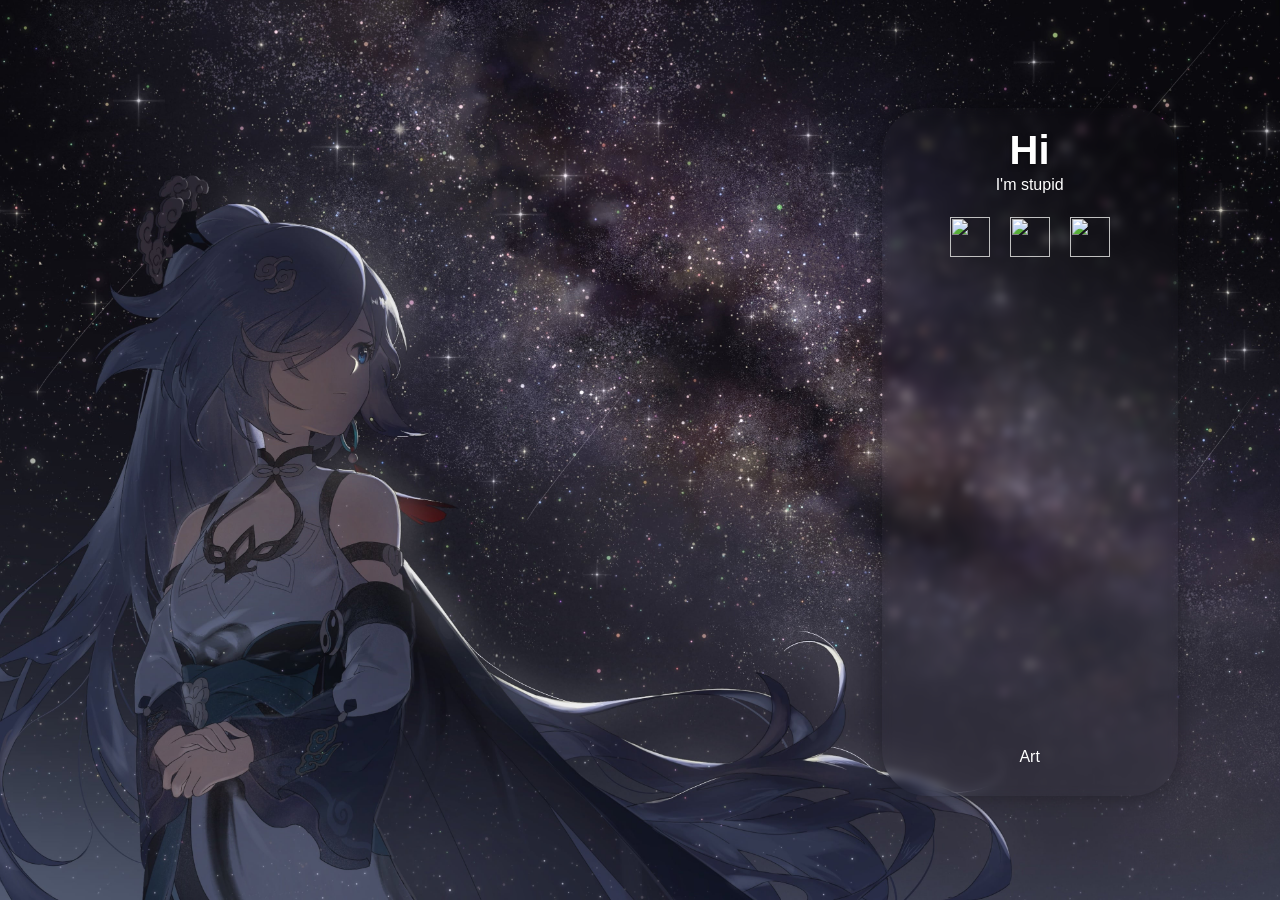
==== 2.html @ 15388e24 "wuh" ====
<!DOCTYPE html>
<html lang="en">
<head>
    <meta charset="UTF-8">
    <meta name="viewport" content="width=device-width, initial-scale=1.0">
    <title>Second</title>
    <link rel="stylesheet" href="css/2.css"> 
    <link rel="stylesheet" href="css/flip.css"> 
</head>
<body>
    <div class="page-content">
        <canvas id="canvas"></canvas>
        <div class="background"></div>

        <a href="index.html" class="left-transition" aria-label="Previous page">
            <img src="static/img/left.png" alt="">
        </a>

        <div class="blur-container">
            <h1 style="margin-bottom: 5%;">Hi</h1>
            <p style="margin-top: -4%;">I'm stupid</p>

            <div class="link-container"></div>

            <iframe style="border-radius:12px" src="https://open.spotify.com/embed/album/0gwS2D9sukMLXNvleEnYr2?utm_source=generator" 
                width="100%" height="352" frameBorder="0" 
                allowfullscreen="" allow="autoplay; clipboard-write; encrypted-media; fullscreen; picture-in-picture" loading="lazy">
            </iframe>

            <a class="background-link" href="https://www.pixiv.net/en/artworks/82480775" target="_blank">Art</a>
        </div>
        <audio id="background-music" autoplay></audio>
    </div>

    <a href="3.html" class="right-transition" aria-label="Next page">
        <img src="static/img/right.png" alt="">
    </a>

    <script src="script.js"></script>
    <script src="https://cdn.jsdelivr.net/npm/animejs@3.2.1/lib/anime.min.js"></script>
    <script src="shooting_stars.js"></script>
    <script>
        window.addEventListener('load', function () {
            document.body.classList.add('loaded');
        });
    </script>
</body>
</html>
---- css/2.css ----
body, html {
    margin: 0;
    padding: 0;
    height: 100%;
    font-family: 'Segoe UI', Tahoma, Geneva, Verdana, sans-serif;
    color: white;
    overflow: hidden; 
}

.page-content {
    opacity: 0;
    transition: opacity 1s ease-in-out;
}

body.loaded .page-content {
    opacity: 1;
}

.background {
    position: absolute;
    top: 0;
    left: 0;
    width: 100%;
    height: 100%;
    background-image: url('../static/img/Azure Empyrea@Rafa_elaelaela.jpg');
    background-size: cover;
    background-position: center;
    z-index: -1;
}

/* blur container */
.blur-container {
    position: absolute;
    top: 12%;
    right: 8%;
    height: 72%;
    width: 20%;
    background: transparent;
    backdrop-filter: blur(5px);
    color: white;
    border-radius: 45px;
    box-shadow: 0 0 20px rgba(0, 0, 0, 0.3);
    padding: 20px;
    display: flex;
    flex-direction: column;
    align-items: center;
    text-align: center;
    transition: all 0.3s ease-in-out;
    z-index: 2;
}

.blur-container h1 {
    margin: 0;
    font-size: 2.5em;
    text-shadow: 0 2px 5px rgba(0, 0, 0, 0.5);
}

.blur-container .background-link {
    text-decoration: none;
    color: white;
    margin-top: auto;
    display: block;
    text-align: center;
    padding-bottom: 10px;
}

.link-container {
    margin-top: 3%;
    margin-bottom: 3%;
    display: flex;
    justify-content: center;
    align-items: center;
    gap: 20px;
    flex-wrap: wrap;
}

.link-wrapper {
    display: flex;
    align-items: center;
}

.link-wrapper img {
    width: 40px;
    height: 40px;
    transition: transform 0.3s ease;
}

.link-wrapper img:hover {
    transform: scale(1.1);
}

/* canvas */
canvas {
    position: absolute;
    top: 0;
    left: 0;
    width: 100%;
    height: 100%;
    display: block;
    z-index: 1;
}

/* responsive  */
@media (max-width: 1200px) {
    .blur-container {
        top: 10%;
        right: 5%;
        width: 30%;
    }

    .blur-container h1 {
        font-size: 2em;
    }

    .link-wrapper a {
        font-size: 1em;
    }
}

@media (max-width: 768px) {
    .blur-container {
        top: 5%;
        right: 5%;
        width: 40%;
        padding: 15px;
    }

    .blur-container h1 {
        font-size: 1.8em;
    }

    .link-wrapper img {
        width: 30px;
        height: 30px;
    }

    .link-wrapper a {
        font-size: 0.9em;
    }

    .blur-container img {
        width: 200px;
        height: 200px;
    }
}

@media (max-width: 480px) {
    .blur-container {
        top: 5%;
        right: 0;
        left: 0;
        margin: 0 auto;
        width: 90%;
        height: auto;
    }

    .blur-container h1 {
        font-size: 1.5em;
    }

    .link-wrapper img {
        width: 25px;
        height: 25px;
    }

    .link-wrapper a {
        font-size: 0.8em;
    }

    .blur-container img {
        width: 150px;
        height: 150px;
    }
}
---- css/flip.css ----
/* Page-flip navigation buttons (shared base) */
.left-transition,
.right-transition {
    position: fixed;
    top: 50%;
    width: 56px;
    height: 56px;
    display: flex;
    align-items: center;
    justify-content: center;
    border-radius: 50%;
    background: rgba(23, 23, 23, 0);
    backdrop-filter: blur(0px);
    opacity: 0;
    transition: opacity 0.3s ease-in-out,
                background 0.3s ease-in-out,
                backdrop-filter 0.3s ease-in-out;
    z-index: 1000;
    cursor: pointer;
}

.left-transition {
    left: 20px;
    transform: translateY(-50%);
}

.right-transition {
    right: 20px;
    transform: translateY(-50%);
}

/* Reveal a soft frosted circle behind the arrow on hover/focus */
.left-transition:hover,
.left-transition:focus-visible,
.right-transition:hover,
.right-transition:focus-visible {
    background: rgba(23, 23, 23, 0.45);
    backdrop-filter: blur(5px);
    outline: none;
}

.left-transition img,
.right-transition img {
    width: 60%;
    height: auto;
    filter: brightness(0) invert(1);
    transition: transform 0.3s ease-in-out;
}

/* Nudge the arrow toward its travel direction on hover/focus */
.right-transition:hover img,
.right-transition:focus-visible img {
    transform: translateX(4px) scale(1.1);
}

.left-transition:hover img,
.left-transition:focus-visible img {
    transform: translateX(-4px) scale(1.1);
}

/* Press feedback */
.left-transition:active img,
.right-transition:active img {
    transform: scale(0.92);
}

/* Keyboard focus ring for accessibility */
.left-transition:focus-visible,
.right-transition:focus-visible {
    box-shadow: 0 0 0 3px rgba(255, 255, 255, 0.6);
}
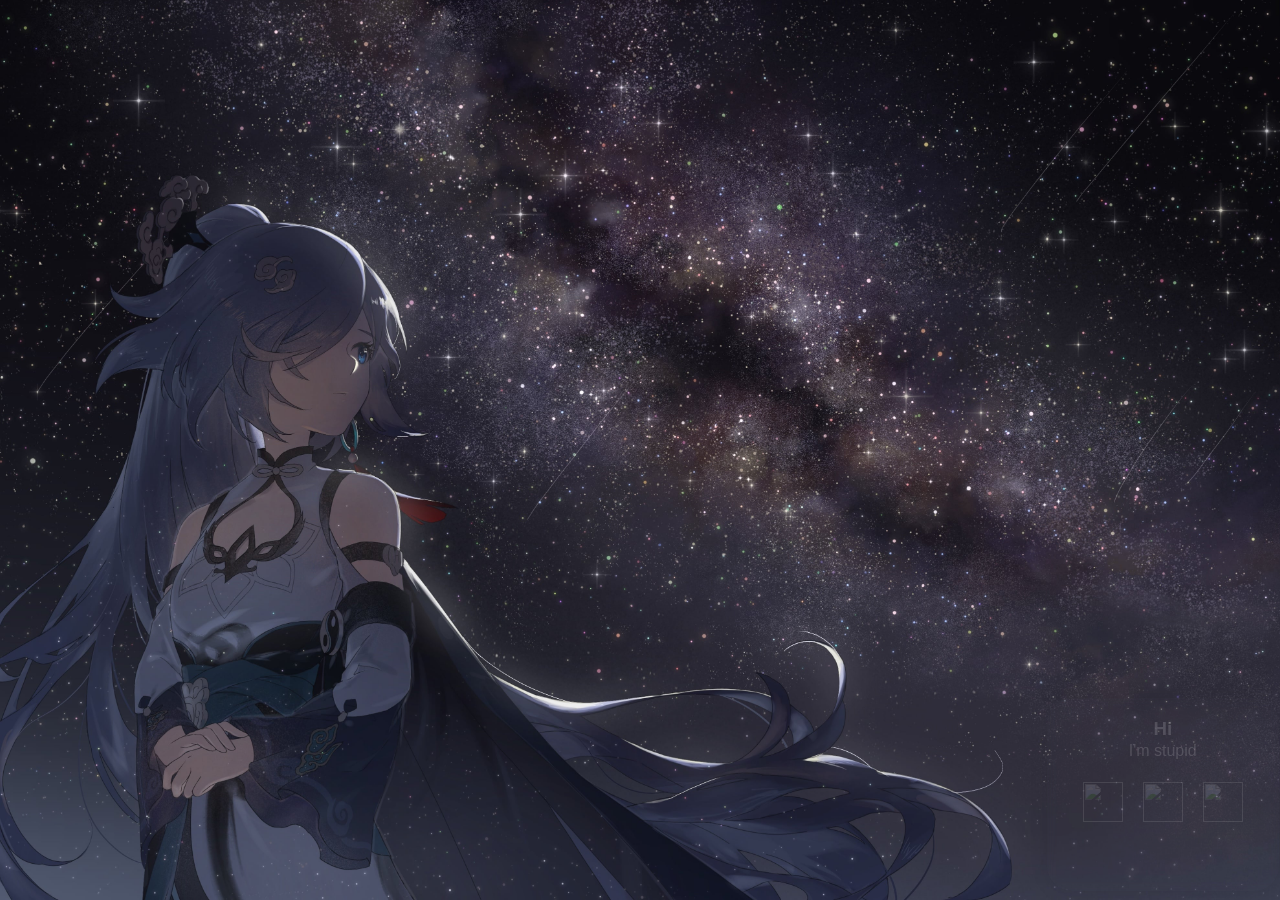
==== commit 0c278d5c: "huh" ====
--- a/2.html
+++ b/2.html
@@ -5,6 +5,7 @@
     <meta name="viewport" content="width=device-width, initial-scale=1.0">
     <title>Second</title>
     <link rel="stylesheet" href="css/2.css"> 
+    <link rel="stylesheet" href="css/main.css">
     <link rel="stylesheet" href="css/flip.css"> 
 </head>
 <body>
@@ -13,12 +14,14 @@
         <div class="background"></div>
 
         <a href="index.html" class="left-transition" aria-label="Previous page">
-            <img src="static/img/left.png" alt="">
+            <svg class="flip-arrow" viewBox="0 0 24 24" aria-hidden="true">
+                <polyline points="15 6 9 12 15 18" />
+            </svg>
         </a>
 
         <div class="blur-container">
-            <h1 style="margin-bottom: 5%;">Hi</h1>
-            <p style="margin-top: -4%;">I'm stupid</p>
+            <h3>Hi</h3>
+            <p>I'm stupid</p>
 
             <div class="link-container"></div>
 
@@ -33,7 +36,9 @@
     </div>
 
     <a href="3.html" class="right-transition" aria-label="Next page">
-        <img src="static/img/right.png" alt="">
+        <svg class="flip-arrow" viewBox="0 0 24 24" aria-hidden="true">
+            <polyline points="9 6 15 12 9 18" />
+        </svg>
     </a>
 
     <script src="script.js"></script>
--- a/css/2.css
+++ b/css/2.css
@@ -28,67 +28,6 @@
     z-index: -1;
 }
 
-/* blur container */
-.blur-container {
-    position: absolute;
-    top: 12%;
-    right: 8%;
-    height: 72%;
-    width: 20%;
-    background: transparent;
-    backdrop-filter: blur(5px);
-    color: white;
-    border-radius: 45px;
-    box-shadow: 0 0 20px rgba(0, 0, 0, 0.3);
-    padding: 20px;
-    display: flex;
-    flex-direction: column;
-    align-items: center;
-    text-align: center;
-    transition: all 0.3s ease-in-out;
-    z-index: 2;
-}
-
-.blur-container h1 {
-    margin: 0;
-    font-size: 2.5em;
-    text-shadow: 0 2px 5px rgba(0, 0, 0, 0.5);
-}
-
-.blur-container .background-link {
-    text-decoration: none;
-    color: white;
-    margin-top: auto;
-    display: block;
-    text-align: center;
-    padding-bottom: 10px;
-}
-
-.link-container {
-    margin-top: 3%;
-    margin-bottom: 3%;
-    display: flex;
-    justify-content: center;
-    align-items: center;
-    gap: 20px;
-    flex-wrap: wrap;
-}
-
-.link-wrapper {
-    display: flex;
-    align-items: center;
-}
-
-.link-wrapper img {
-    width: 40px;
-    height: 40px;
-    transition: transform 0.3s ease;
-}
-
-.link-wrapper img:hover {
-    transform: scale(1.1);
-}
-
 /* canvas */
 canvas {
     position: absolute;
@@ -99,76 +38,3 @@
     display: block;
     z-index: 1;
 }
-
-/* responsive  */
-@media (max-width: 1200px) {
-    .blur-container {
-        top: 10%;
-        right: 5%;
-        width: 30%;
-    }
-
-    .blur-container h1 {
-        font-size: 2em;
-    }
-
-    .link-wrapper a {
-        font-size: 1em;
-    }
-}
-
-@media (max-width: 768px) {
-    .blur-container {
-        top: 5%;
-        right: 5%;
-        width: 40%;
-        padding: 15px;
-    }
-
-    .blur-container h1 {
-        font-size: 1.8em;
-    }
-
-    .link-wrapper img {
-        width: 30px;
-        height: 30px;
-    }
-
-    .link-wrapper a {
-        font-size: 0.9em;
-    }
-
-    .blur-container img {
-        width: 200px;
-        height: 200px;
-    }
-}
-
-@media (max-width: 480px) {
-    .blur-container {
-        top: 5%;
-        right: 0;
-        left: 0;
-        margin: 0 auto;
-        width: 90%;
-        height: auto;
-    }
-
-    .blur-container h1 {
-        font-size: 1.5em;
-    }
-
-    .link-wrapper img {
-        width: 25px;
-        height: 25px;
-    }
-
-    .link-wrapper a {
-        font-size: 0.8em;
-    }
-
-    .blur-container img {
-        width: 150px;
-        height: 150px;
-    }
-}
--- a/css/main.css
+++ b/css/main.css
@@ -0,0 +1,102 @@
+.blur-container {
+    position: absolute;
+    bottom: 1%;
+    right: 0.1%;
+    width: 15%;
+    height: 17%;
+    backdrop-filter: blur(5px);
+    color: white;
+    border-radius: 25px;
+    box-shadow: 0 0 20px rgba(0, 0, 0, 0.5);
+    padding: 20px;
+    display: flex;
+    flex-direction: column;
+    align-items: center;
+    text-align: center;
+    z-index: 2;
+    opacity: 0.15;
+    transition: opacity 0.3s ease-in-out;
+    cursor: grab;
+    user-select: none;
+    overflow: hidden;
+}
+
+.blur-container:hover {
+    opacity: 1;
+}
+
+.blur-container.dragging {
+    cursor: grabbing;
+    transition: opacity 0.3s ease-in-out;
+}
+
+.blur-container h3 {
+    margin: 0;
+    margin-bottom: 5%;
+    text-shadow: 0 2px 5px rgba(0, 0, 0, 0.5);
+}
+
+.blur-container p {
+    margin-top: -4%;
+}
+
+.blur-container .background-link {
+    text-decoration: none;
+    color: white;
+    margin-top: auto;
+    display: block;
+    text-align: center;
+    padding-bottom: 10px;
+}
+
+.link-container {
+    margin-top: 3%;
+    margin-bottom: 3%;
+    display: flex;
+    justify-content: center;
+    align-items: center;
+    gap: 20px;
+    flex-wrap: wrap;
+}
+
+.link-wrapper {
+    display: flex;
+    align-items: center;
+}
+
+.link-wrapper img {
+    width: 40px;
+    height: 40px;
+    transition: transform 0.3s ease;
+}
+
+.link-wrapper img:hover {
+    transform: scale(1.1);
+}
+
+/* Responsive tweaks */
+@media (max-width: 768px) {
+    .blur-container {
+        border-radius: 20px;
+        padding: 15px;
+        width: 40%;
+    }
+
+    .link-wrapper img {
+        width: 30px;
+        height: 30px;
+    }
+}
+
+@media (max-width: 480px) {
+    .blur-container {
+        border-radius: 15px;
+        padding: 10px;
+        width: 80%;
+    }
+
+    .link-wrapper img {
+        width: 25px;
+        height: 25px;
+    }
+}
--- a/css/flip.css
+++ b/css/flip.css
@@ -1,4 +1,3 @@
-/* Page-flip navigation buttons (shared base) */
 .left-transition,
 .right-transition {
     position: fixed;
@@ -29,43 +28,39 @@
     transform: translateY(-50%);
 }
 
-/* Reveal a soft frosted circle behind the arrow on hover/focus */
-.left-transition:hover,
-.left-transition:focus-visible,
-.right-transition:hover,
-.right-transition:focus-visible {
-    background: rgba(23, 23, 23, 0.45);
-    backdrop-filter: blur(5px);
-    outline: none;
+/* Draw arrows */
+.flip-arrow {
+    width: 55%;
+    height: 55%;
+    fill: none;
+    stroke: #ffffff;
+    stroke-width: 2.5;
+    stroke-linecap: round;
+    stroke-linejoin: round;
+    transition: transform 0.3s ease-in-out,
+                stroke 0.2s ease-in-out,
+                filter 0.2s ease-in-out;
 }
 
-.left-transition img,
-.right-transition img {
-    width: 60%;
-    height: auto;
-    filter: brightness(0) invert(1);
-    transition: transform 0.3s ease-in-out;
-}
-
-/* Nudge the arrow toward its travel direction on hover/focus */
-.right-transition:hover img,
-.right-transition:focus-visible img {
+.right-transition:hover .flip-arrow,
+.right-transition:focus-visible .flip-arrow {
     transform: translateX(4px) scale(1.1);
 }
 
-.left-transition:hover img,
-.left-transition:focus-visible img {
+.left-transition:hover .flip-arrow,
+.left-transition:focus-visible .flip-arrow {
     transform: translateX(-4px) scale(1.1);
 }
 
-/* Press feedback */
-.left-transition:active img,
-.right-transition:active img {
+.left-transition:active .flip-arrow,
+.right-transition:active .flip-arrow {
+    stroke: #fff;
+    filter: drop-shadow(0 0 6px rgba(255, 255, 255, 0.9))
+            drop-shadow(0 0 14px rgba(255, 255, 255, 0.7));
     transform: scale(0.92);
 }
 
-/* Keyboard focus ring for accessibility */
-.left-transition:focus-visible,
-.right-transition:focus-visible {
-    box-shadow: 0 0 0 3px rgba(255, 255, 255, 0.6);
+.left-transition:focus-visible .flip-arrow,
+.right-transition:focus-visible .flip-arrow {
+    filter: drop-shadow(0 0 6px rgba(255, 255, 255, 0.8));
 }
